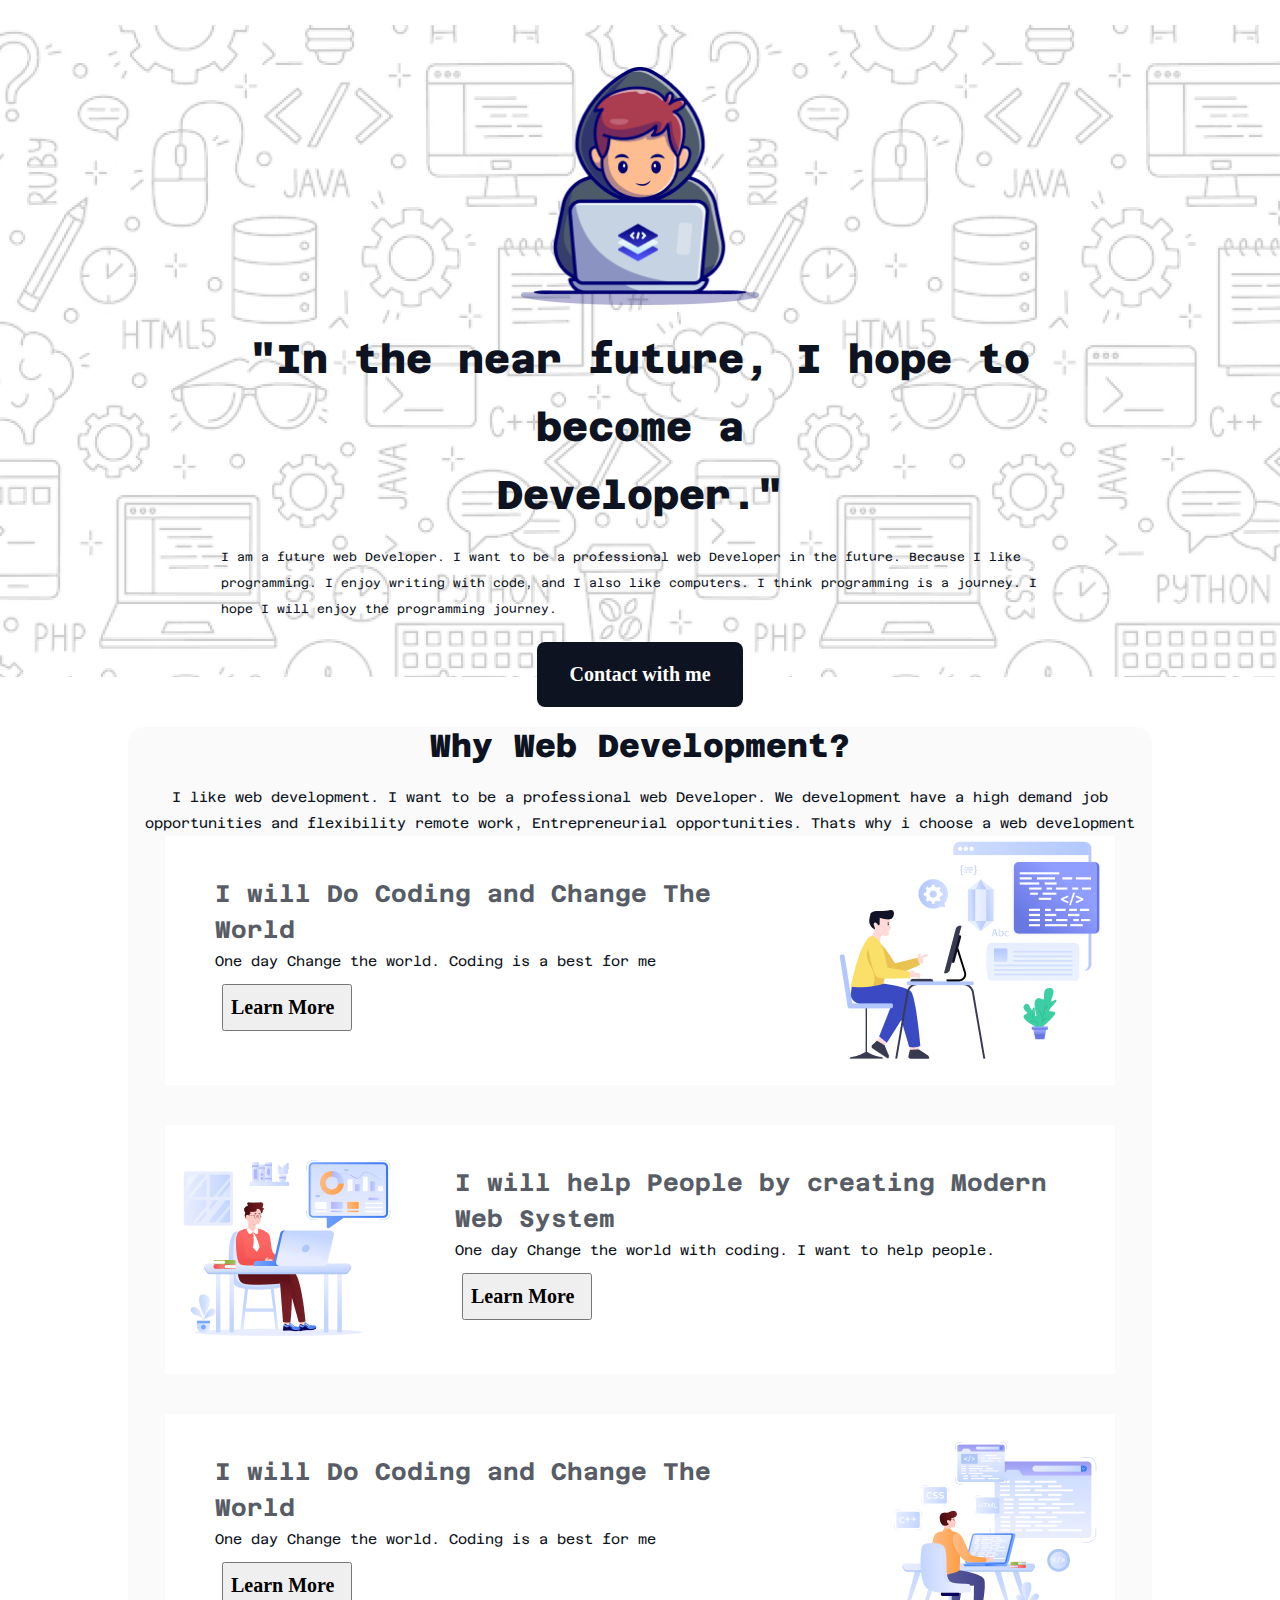
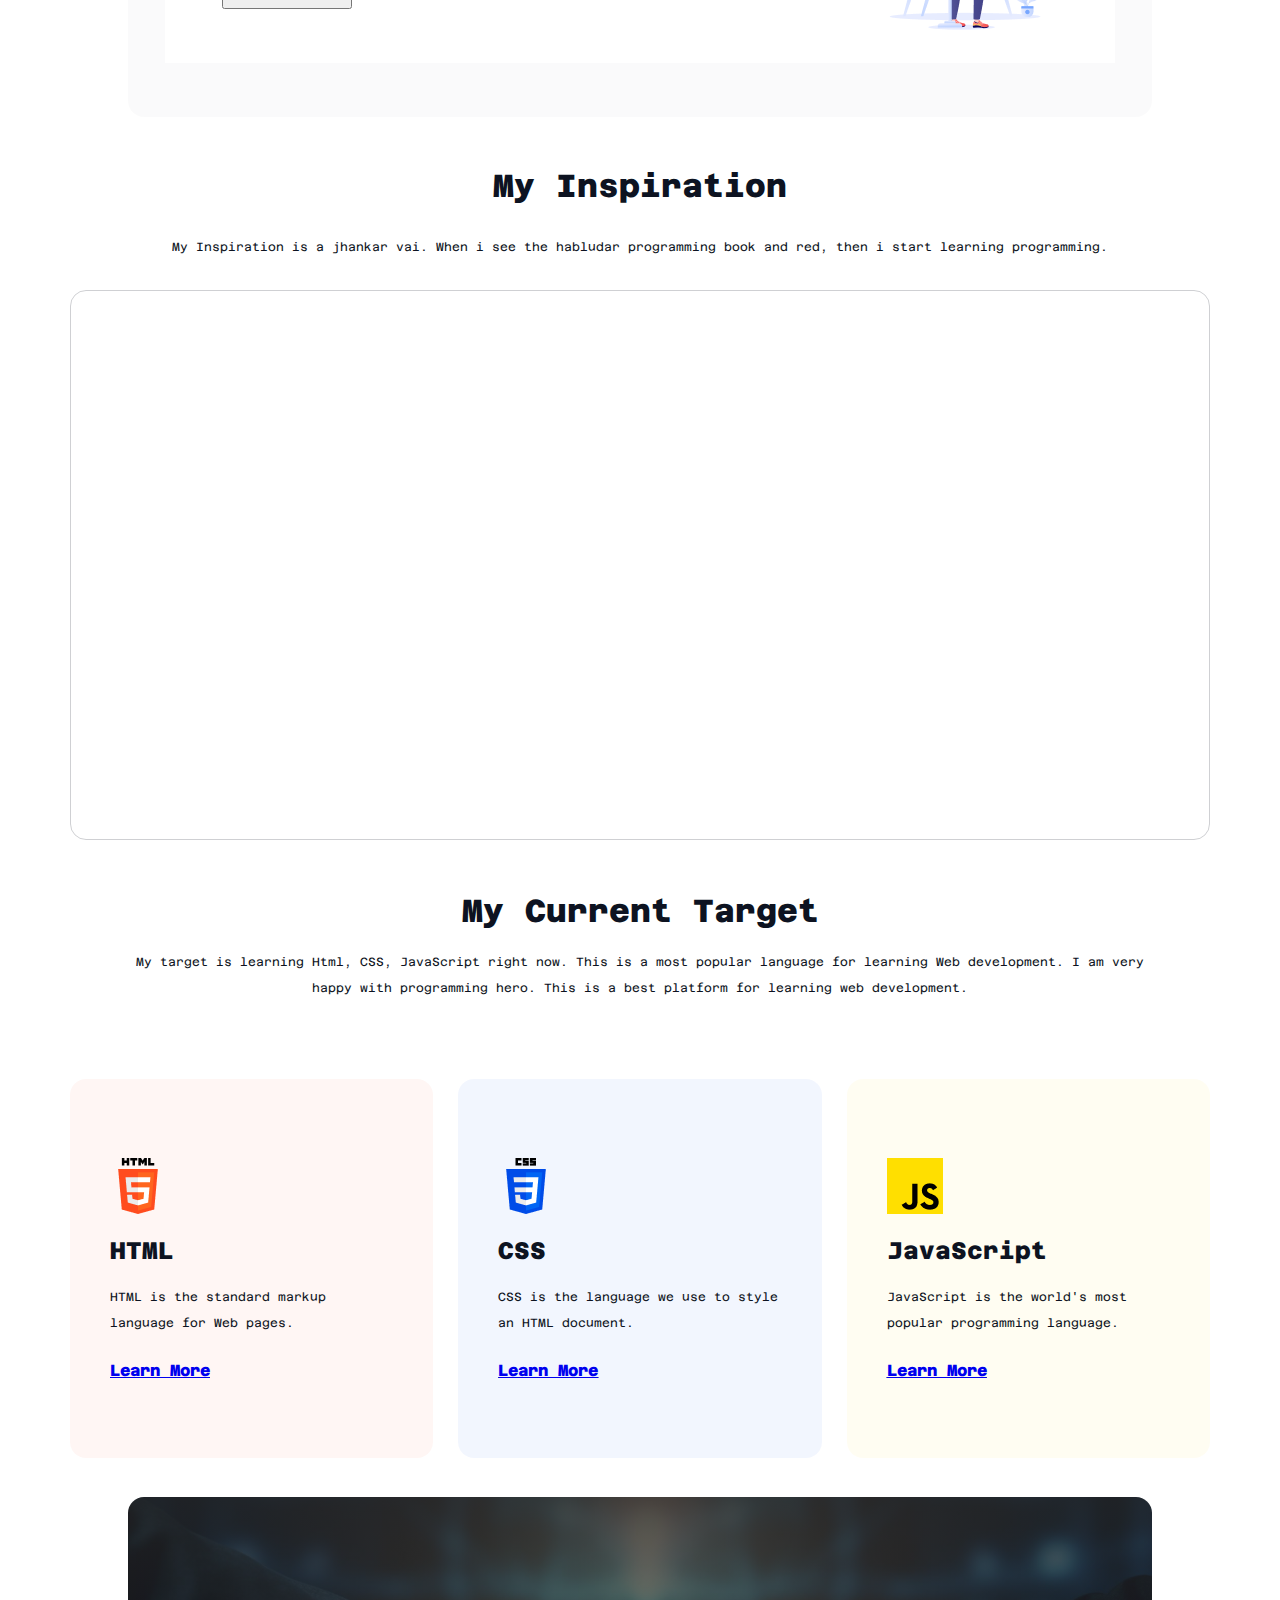
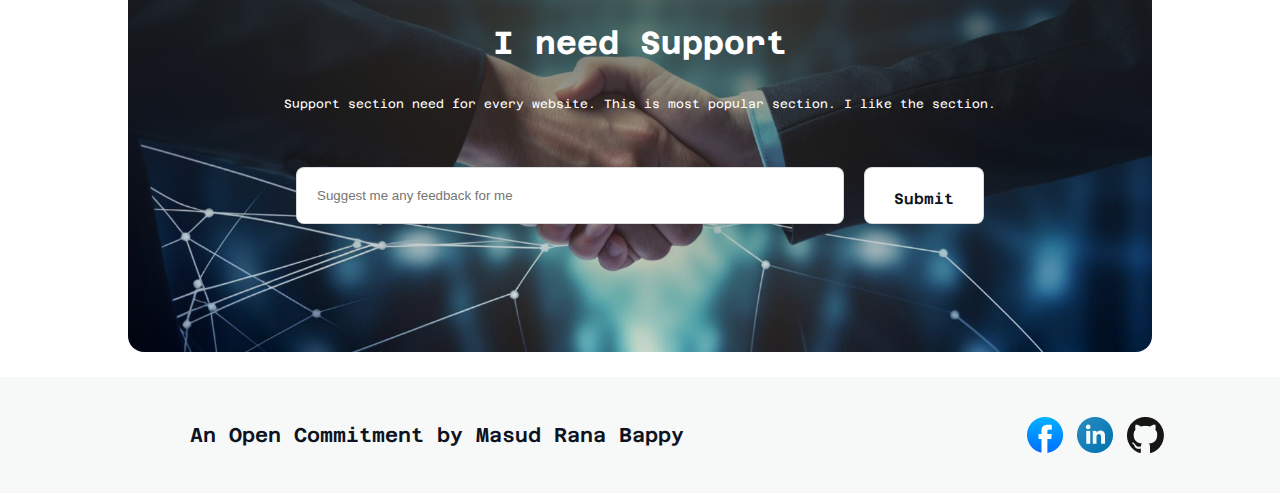
==== index.html @ 3afd4568 "file name edit" ====
<!DOCTYPE html>
<html lang="en">
<head>
    <meta charset="UTF-8">
    <meta name="viewport" content="width=device-width, initial-scale=1.0">
    <title>This is a fast assignment</title>
    <link rel="stylesheet" href="/style/style.css">
</head>
<body>
    <header>
            <!-- banner section start -->
            <section id="banner">
                <div class="banner-content">
                    <img class="banner-group-image" src="assets/group.png" alt="banner-group image">
                    <h1 class="title">"In the near future, I hope to become a <br>Developer."</h1>
                    <p class="description">I am a future web Developer. I want to be a professional web Developer in the future. Because I like programming. I enjoy writing with code, and I also like computers. I think programming is a journey. I hope I will enjoy the programming journey.</p>
                    <div class="btn-contener">
                        <button class="btn">Contact with me</button>
                    </div>
                </div>
            </section>
            <!-- banner section end -->
    </header>
    <main>
        <!-- development section start -->
        <section id="development">
            <div class="development-content">
                <h1 class="title">Why Web Development?</h1>
                <p class="description">I like web development. I want to be a professional web Developer.  We development have a high demand job opportunities and flexibility remote work, Entrepreneurial opportunities. Thats why i choose a web development</p>
                </div> 
                <section id="fream8">
                    <div class="fream8-content">
                        <h1 class="fream8-title">I will Do Coding and Change The <br> World</h1>
                        <p class="fream8-description">One day Change the world. Coding is a best for me</p>
                            <div class="fream8-btn">
                                <button class="fream8-btn">Learn More</button>
                            </div>
                    </div>
                        <div class="fream8-img">
                            <img src="assets/layer_1.png" alt="">
                        </div>
                </section>

                <section id="fream8">
                        <div class="fream8-img">
                            <img class="group3" src="assets/group 3.png" alt="">
                        </div>
                    <div class="fream8-content">
                        <h1 class="fream8-title">I will help People by creating Modern <br> Web System</h1>
                        <p class="fream8-description">One day Change the world with coding. I want to help  people. </p>
                            <div class="fream8-btn">
                                <button class="fream8-btn">Learn More</button>
                            </div>
                    </div>
                </section>
     
                <section id="fream8">
                    <div class="fream8-content">
                        <h1 class="fream8-title">I will Do Coding and Change The <br> World</h1>
                        <p class="fream8-description">One day Change the world. Coding is a best for me</p>
                            <div class="fream8-btn">
                                <button class="fream8-btn">Learn More</button>
                            </div>
                    </div>
                        <div class="fream8-img">
                            <img class="group4" src="assets/group 4.png" alt="">
                        </div>
                </section>
            </div>
        </section>
        <!-- development section end -->
        <!-- Inspiration section start -->
        <section id="inspiration">
            <div class="inspiration-content">
                <h1 class="title">My Inspiration</h1>
                <p class="description">My Inspiration is a jhankar vai. When i see the habludar programming book and red, then i start learning programming.</p>
                </div> 
                <iframe class="youtube-video" width="560" height="315" src="https://www.youtube.com/embed/QRIn4vA1zaw?si=LmFw3tHriS9Phy9K" title="YouTube video player" frameborder="0" allow="accelerometer; autoplay; clipboard-write; encrypted-media; gyroscope; picture-in-picture; web-share" referrerpolicy="strict-origin-when-cross-origin" allowfullscreen></iframe>
        </section>
        <!-- Inspiration section end -->

        <!-- Target section start -->
            <section id="target">
                <div class="target-content">
                    <h1 class="title">My Current Target</h1>
                    <p class="description">My target is learning Html, CSS, JavaScript right now. This is a most popular language for learning Web development. I am very happy with programming hero. This is a best platform for learning web development.</p>
                </div>
                <section id="html">
                    <div class="html-content">
                        <div class="html-img">
                            <img class="group3" src="assets/html.png" alt="">
                        </div>
                        <h1 class="title">HTML</h1>
                        <p class="description">HTML is the standard markup language for Web pages.</p>
                        <h4 class="html-title4"><a href="#">Learn More</a></h4>
                    </div>
                    <div class="css-content">
                            <div class="html-img">
                            <img class="group3" src="assets/css.png" alt="">
                        </div>
                        <h1 class="title">CSS</h1>
                        <p class="description">CSS is the language we use to style an HTML document.</p>
                        <h4 class="html-title4"><a href="#">Learn More</a></h4>
                    </div>
                    <div class="js-content">
                            <div class="html-img">
                            <img class="group3" src="assets/js.png" alt="">
                        </div>
                        <h1 class="title">JavaScript</h1>
                        <p class="description">JavaScript is the world's most popular programming language.</p>
                        <h4 class="html-title4"><a href="#">Learn More</a></h4>
                    </div>
                </section>
            </section>
        <!-- Target section end -->
         <!-- support section start -->
          <section id="support">
            <div class="support-content">
                <h1 class="title"> I need Support</h1>
                <p class="description">Support section need for every website. This is most popular section. I like the section.</p>
            </div>
            <div class="form-container">
                <input class="input-form" type="text" placeholder="Suggest me any feedback for me" name="feedback" id="">
                <div class="form-btn">
                    <input class="input-submit-button" type="submit" value="Submit">
                </div>
            </div>
          </section>
         <!-- support section end -->
    </main>
<!-- footer section start -->
    <footer id="website-footer">
        <div class="footer-container">
            <h2 class="footer-title">An Open Commitment by Masud Rana Bappy </h2>   
            <div class="footer-img">
            <a href="https://www.facebook.com/wpbappy/" class="img"><img src="/assets/facebook.png" alt="facebook"></a>
            <a href="https://www.linkedin.com/in/wpbappy/" class="img"><img src="/assets/linkedin-icon 1.png" alt="linkedin"></a>
            <a href="https://github.com/Masudrana95/" class="img"><img src="/assets/github.png" alt="facebook"></a>
            </div> 
        </div>
    </footer>
<!-- footer section end -->
</body>
</html>
---- style/style.css ----
@import url('https://fonts.googleapis.com/css2?family=Azeret+Mono:ital,wght@0,100..900;1,100..900&display=swap');

* {
    margin: 0;
    padding: 0; 
}
/* banner style */
#banner{
    background-image:url('../assets/hero-bg.png');
    background-size: cover;
    background-position: center;
    width: 100%;
    height: 652px;
    margin: 25px auto; 
    position: relative;
    margin-bottom: 50px;
}
.banner-content{
    position: absolute;
    left: 221px;
    right: 221px;
    top: 157px;
    bottom: 4507px;
    display: flex;
    flex-direction: column;
    justify-content: flex-start;
    align-items: center;
    padding: 0 auto;

}
.banner-content .banner-group-image{
    width: 240.28px;
    height: 240px;
    margin-top: -115px;
    padding-bottom: 20px;
}
.banner-content .title{
    color: rgb(13, 19, 33);
    font-family: Azeret Mono;
    font-size: 40px;
    font-weight: 800;
    line-height: 68px;
    text-align: center;
    padding-bottom: 15px;
}
.banner-content .description{
    color: rgb(13, 19, 33);
    font-family: Azeret Mono;
    font-size: 12px;
    font-weight: 400;
    line-height: 26px;
    letter-spacing: 0%;
    text-align: left; 
    padding-bottom: 20px;
}
.btn{
    padding: 21px 32px 21px 32px;
    border-radius: 8px;
    background: rgb(13, 19, 33);
    color: rgb(255, 255, 255);
    font-family: Inter;
    font-size: 20px;
    font-weight: 600;
    line-height: 23px;
    text-align: center;
    border: none;
}
/* development style  */
#development{
    background: rgba(13, 19, 33, 0.02);
    display: flex;
    flex-direction: column;
    justify-content: flex-start;
    align-items: center;
    width: 80%;
    height: 990px;
    margin: 25px auto; 
    border-radius: 16px;
    margin-bottom:50px;
}
.development-content .title{
    color: rgb(13, 19, 33);
    font-family: Azeret Mono;
    font-size: 32px;
    font-weight: 800;
    line-height: 37px;
    letter-spacing: 0%;
    text-align: center;
    margin-bottom: 20px;
}
.development-content .description{
    color: rgb(13, 19, 33);
    font-family: Azeret Mono;
    font-size: 14px;
    font-weight: 400;
    line-height: 26px;
    text-align: center;
}
/* fream8 style */
#fream8{
    background: white;
    width: 946px;
    height: 245px;
    display: flex;
    flex-direction: row;
    justify-content: flex-start;
    align-items: flex-start;
    padding: 2px;
    margin-bottom: 40px;
    
}
.fream8-content{
    position: static;
    width: 850px;
    height: 240px;
    display: flex;
    flex-direction: column;
    justify-content: center;
    align-items: start;
    padding-left: 48px;
}
.fream8-content .fream8-title{
    color: rgba(13, 19, 33, 0.7);
    font-family: Azeret Mono;
    font-size: 24px;
    font-weight: 700;
    line-height: 36px;
    letter-spacing: 0%;
    text-align: left;
}
.fream8-content .fream8-description{
    color: rgb(13, 19, 33);
    font-family: Azeret Mono;
    font-size: 14px;
    font-weight: 400;
    line-height: 26px;
    letter-spacing: 0%;
    text-align: left;
}
.fream8-content .fream8-btn{
    padding: 10px 15px 10px 7px;
    font-family: Inter;
    font-size: 20px;
    font-weight: 600;
    line-height: 23px;
    text-align: center;
}
.fream8-content .group3{
    width: 240px;
    height: 240px;
}
.fream8-content .group4{
    width: 240px;
    height: 240px;
}
/* inspiration style */
#inspiration{
    display: flex;
    flex-direction: column;
    justify-content: flex-start;
    align-items: center;
    width: 80%;
    height: 700px;
    margin: 25px auto; 
    border-radius: 16px;
    margin-bottom: 10px;
}
.inspiration-content .title{
    color: rgb(13, 19, 33);
    font-family: Azeret Mono;
    font-size: 32px;
    font-weight: 800;
    line-height: 37px;
    letter-spacing: 0%;
    text-align: center;
    margin-bottom: 30px;

}
.inspiration-content .description{
    color: rgb(13, 19, 33);
    font-family: Azeret Mono;
    font-size: 12px;
    font-weight: 400;
    line-height: 26px;
    letter-spacing: 0%;
    text-align: center;
    margin-bottom: 30px;
}
.youtube-video{
    box-sizing: border-box;
    border: 1px solid rgba(13, 19, 33, 0.2);
    border-radius: 16px;
    width: 1140px;
    height: 550px;
}
/* target style */
#target{
    display: flex;
    flex-direction: column;
    justify-content: flex-start;
    align-items: center;
    width: 80%;
    height: 580px;
    margin: 25px auto; 
    border-radius: 16px;
    margin-bottom: 10px;  
}
.target-content .title{
    color: rgb(13, 19, 33);
    font-family: Azeret Mono;
    font-size: 32px;
    font-weight: 800;
    line-height: 37px;
    text-align: center;
    margin-bottom: 20px;
}
.target-content .description{
    color: rgb(13, 19, 33);
    font-family: Azeret Mono;
    font-size: 12px;
    font-weight: 400;
    line-height: 26px;
    letter-spacing: 0%;
    text-align: center;
    margin-bottom: 30px;
}
#html{
    width: 1140px;
    height: 299px;
    display: flex;
    flex-direction: row;
    justify-content: center;
    align-items: flex-start;
    margin: 48px 0px;

}
.html-content{
    border-radius: 16px;
    background: rgba(255, 76, 30, 0.05);
    display: flex;
    flex-direction: column;
    justify-content: center;
    align-items: flex-start;
    padding: 40px;
    width: 364px;
    height: 299px;
    margin-right: 25px;
}
.html-img{
    margin-bottom: 15px;
}
.html-content .title{
    color: rgb(13, 19, 33);
    font-family: Azeret Mono;
    font-size: 24px;
    font-weight: 800;
    line-height: 36px;
    letter-spacing: 0%;
    text-align: left;
    margin-bottom: 15px;
}
.html-content .description{
    color: rgb(13, 19, 33);
    font-family: Azeret Mono;
    font-size: 12px;
    font-weight: 400;
    line-height: 26px;
    letter-spacing: 0%;
    text-align: left;
    margin-bottom: 25px;
}
.html-title4{
    color: rgb(13, 19, 33);
    font-family: Azeret Mono;
    font-size: 16px;
    font-weight: 800;
    line-height: 19px;
    letter-spacing: 0%;
    text-align: left;
    text-decoration-line: underline;
}
.css-content{
    border-radius: 16px;
    background: rgba(0, 76, 232, 0.05);
    display: flex;
    justify-content: center;
    flex-direction: column;
    align-items: flex-start;
    padding: 40px;
    width: 364px;
    height: 299px;
    margin-right: 25px;

}
.css-content .title{
    color: rgb(13, 19, 33);
    font-family: Azeret Mono;
    font-size: 24px;
    font-weight: 800;
    line-height: 36px;
    letter-spacing: 0%;
    text-align: left;
    margin-bottom: 15px;
}
.css-content .description{
    color: rgb(13, 19, 33);
    font-family: Azeret Mono;
    font-size: 12px;
    font-weight: 400;
    line-height: 26px;
    letter-spacing: 0%;
    text-align: left;
    margin-bottom: 25px;
}
.js-content{
    border-radius: 16px;
    background: rgba(255, 223, 0, 0.05);
    display: flex;
    justify-content: center;
    flex-direction: column;
    align-items: flex-start;
    padding: 40px;
    width: 364px;
    height: 299px;
    
}
.js-content .title{
    color: rgb(13, 19, 33);
    font-family: Azeret Mono;
    font-size: 24px;
    font-weight: 800;
    line-height: 36px;
    letter-spacing: 0%;
    text-align: left;
    margin-bottom: 15px;
}
.js-content .description{
    color: rgb(13, 19, 33);
    font-family: Azeret Mono;
    font-size: 12px;
    font-weight: 400;
    line-height: 26px;
    letter-spacing: 0%;
    text-align: left;
    margin-bottom: 25px;
}
/* support style */
#support{
    border-radius: 16px;
    background-image:linear-gradient(180.00deg, rgb(37, 37, 37) -19.5%,rgba(16, 16, 16, 0) 100%),url("../assets/handshake.jpg");
    background-size: cover;
    background-position: center;
    width: 80%;
    height: 455px;
    margin: 25px auto; 
    background-repeat: no-repeat;
    display: flex;
    justify-content: center;
    align-items: center;
    flex-direction: column;
}
.support-content .title{
    color: rgb(255, 255, 255);
    font-family: Azeret Mono;
    font-size: 32px;
    font-weight: 700;
    line-height: 36px;
    letter-spacing: 0%;
    text-align: center;  
    margin-bottom: 30px;
}
.support-content .description{
    color: rgb(255, 255, 255);
    font-family: Azeret Mono;
    font-size: 12px;
    font-weight: 400;
    line-height: 26px;
    letter-spacing: 0%;
    text-align: center;
    margin-bottom: 50px;
}
.form-container{
    position: static;
    width: 730px;
    height: 57px;
    display: flex;
    flex-direction: row;
    justify-content: center;
    align-items: center;
}
.form-container .input-form{
    box-sizing: border-box;
    border: 1px solid rgba(13, 19, 33, 0.15);
    border-radius: 8px;
    background: rgb(255, 255, 255);  
    width: 548px;
    height: 57px;
    padding: 19px 20px 19px 20px;
    margin-right: 20px;
}

.input-submit-button{
    box-sizing: border-box;
    border: 1px solid rgba(13, 19, 33, 0.15);
    border-radius: 8px;
    background: rgb(255, 255, 255);  
    align-items: center;
    padding: 19px 20px 19px 20px;
    width: 120px;
    height: 57px;
}
.input-submit-button{
    color: rgb(13, 19, 33);
    font-family: Azeret Mono;
    font-size: 15px;
    font-weight: 600;
    line-height: 23px;
    letter-spacing: 0%;
    text-align: center;
}
/* website-footer style */
#website-footer{
    position: absolute;
    width: 100%;
  
    background: rgba(13, 19, 33, 0.03);

}
.footer-container{
    width: 89%;
    height: 36px;
    display: flex;
    flex-direction: row;
    justify-content: space-between;
    align-items: center;
    padding: 40px;
    text-align: center;
}
.footer-container .footer-title{
    color: rgb(13, 19, 33);
    font-family: Azeret Mono;
    font-size: 20px;
    font-weight: 600;
    line-height: 23px;
    letter-spacing: 0%;
    text-align: center;
    margin-left: 150px;
}
.footer-img{
    width: 157.01px;
    height: 36px;
}
.footer-img .img{
    padding-right: 10px;
}
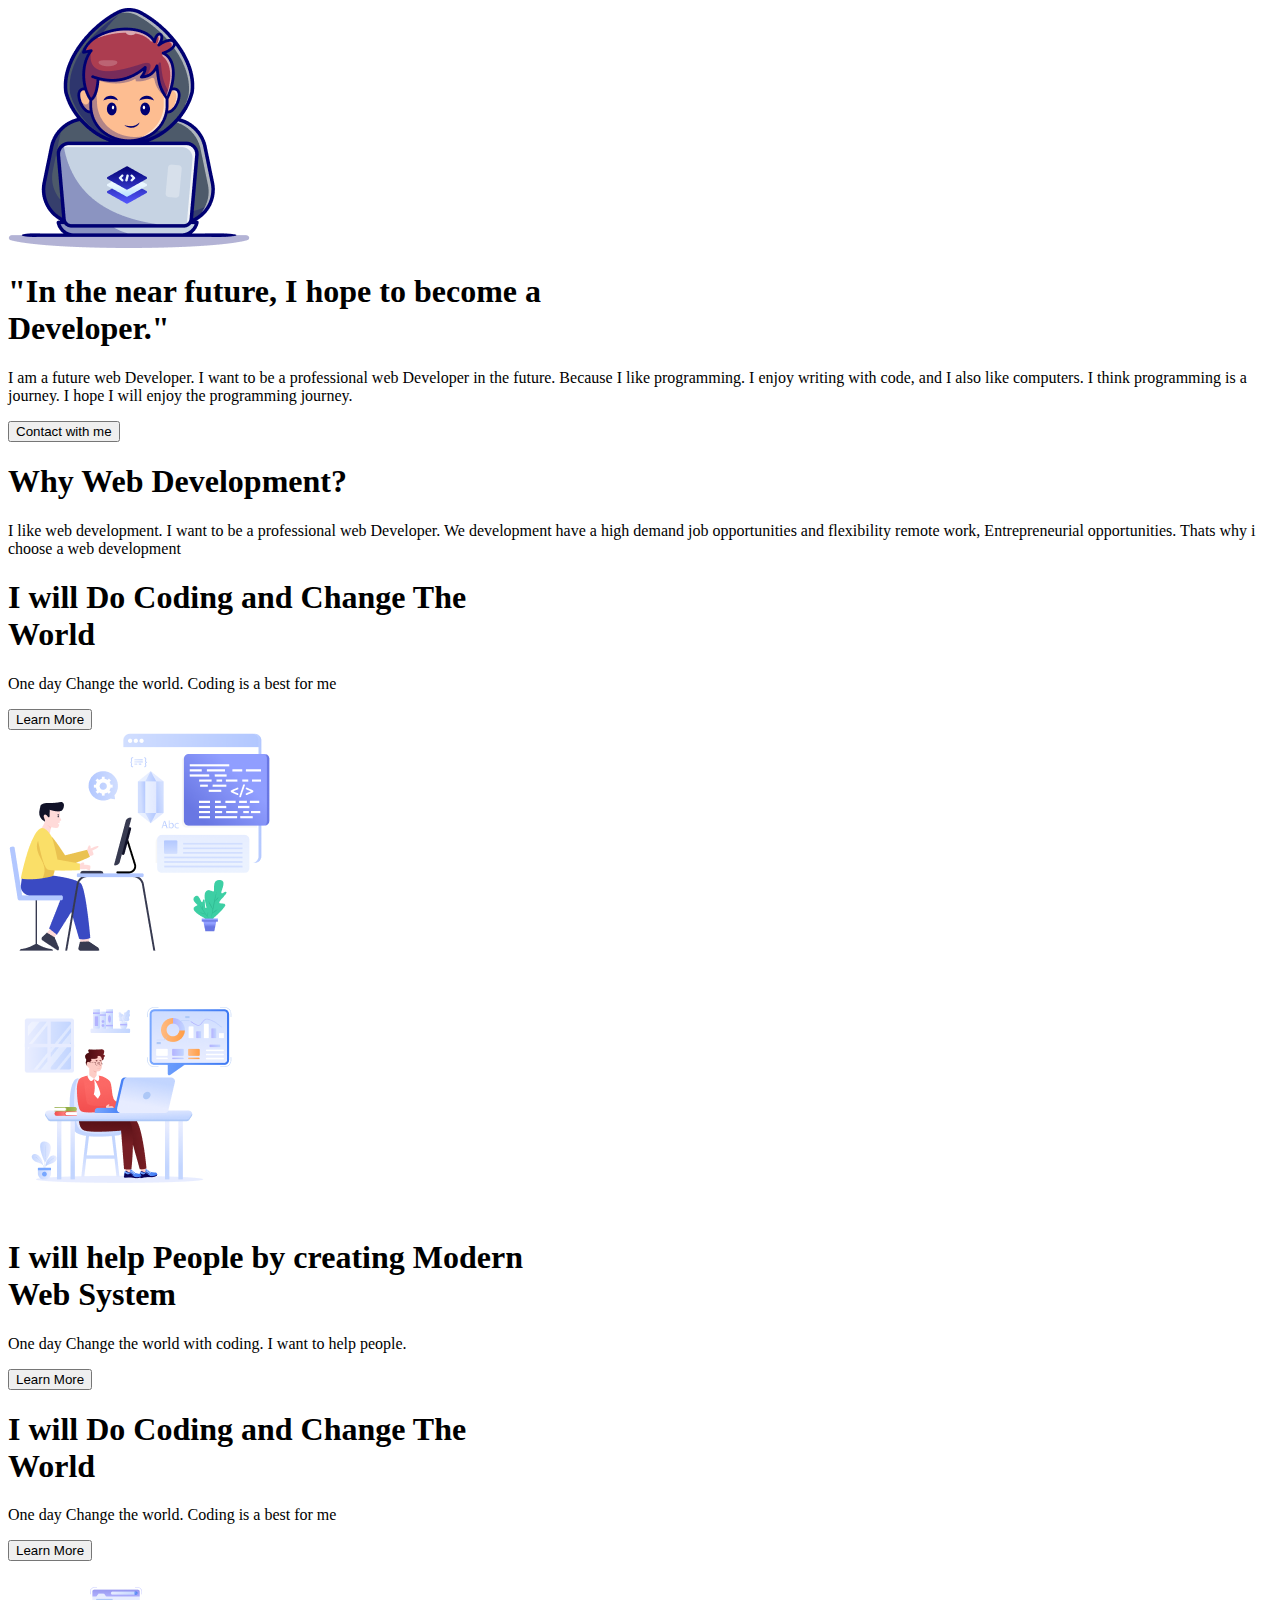
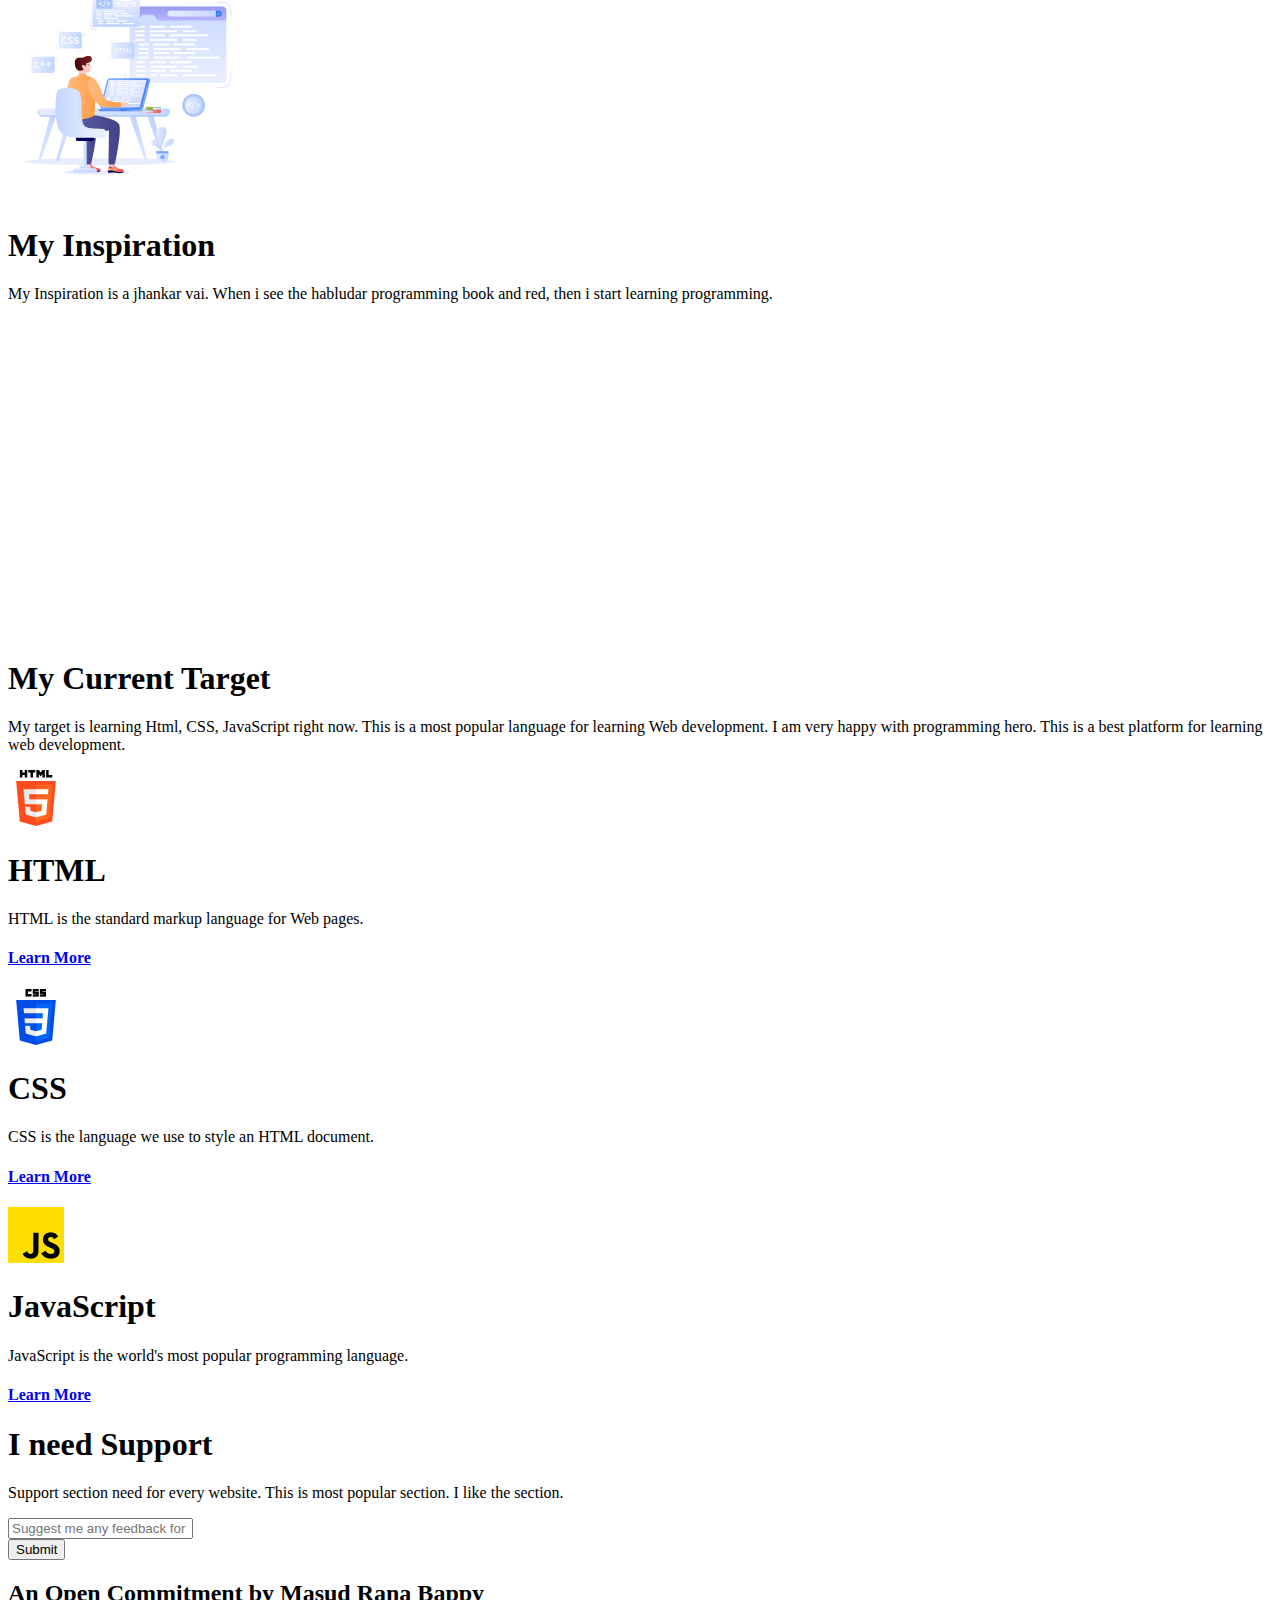
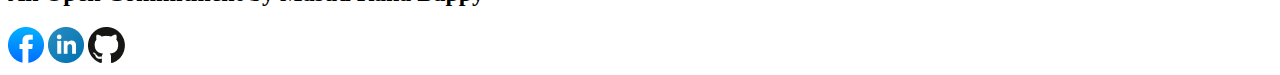
==== commit 3c087f10: "css file name edit" ====
--- a/index.html
+++ b/index.html
@@ -4,7 +4,7 @@
     <meta charset="UTF-8">
     <meta name="viewport" content="width=device-width, initial-scale=1.0">
     <title>This is a fast assignment</title>
-    <link rel="stylesheet" href="/style/style.css">
+    <link rel="stylesheet" href="/css/style.css">
 </head>
 <body>
     <header>
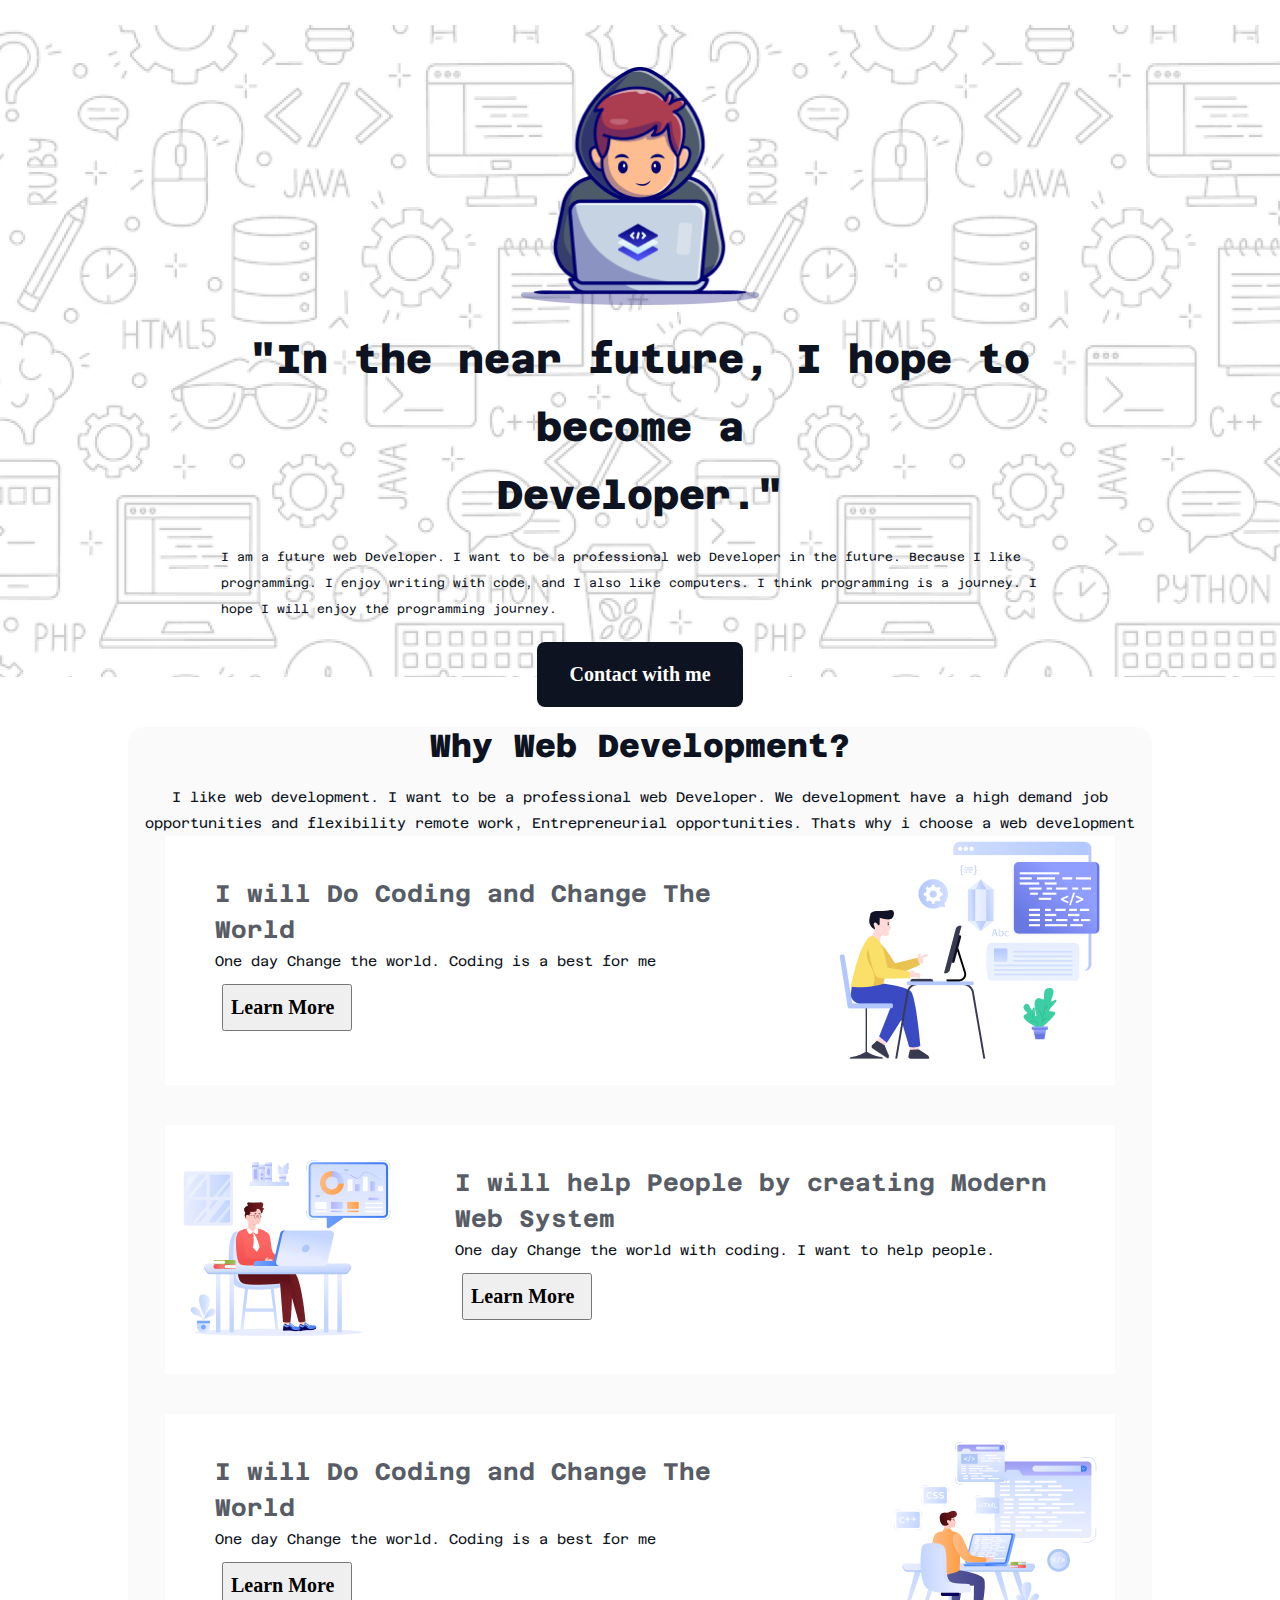
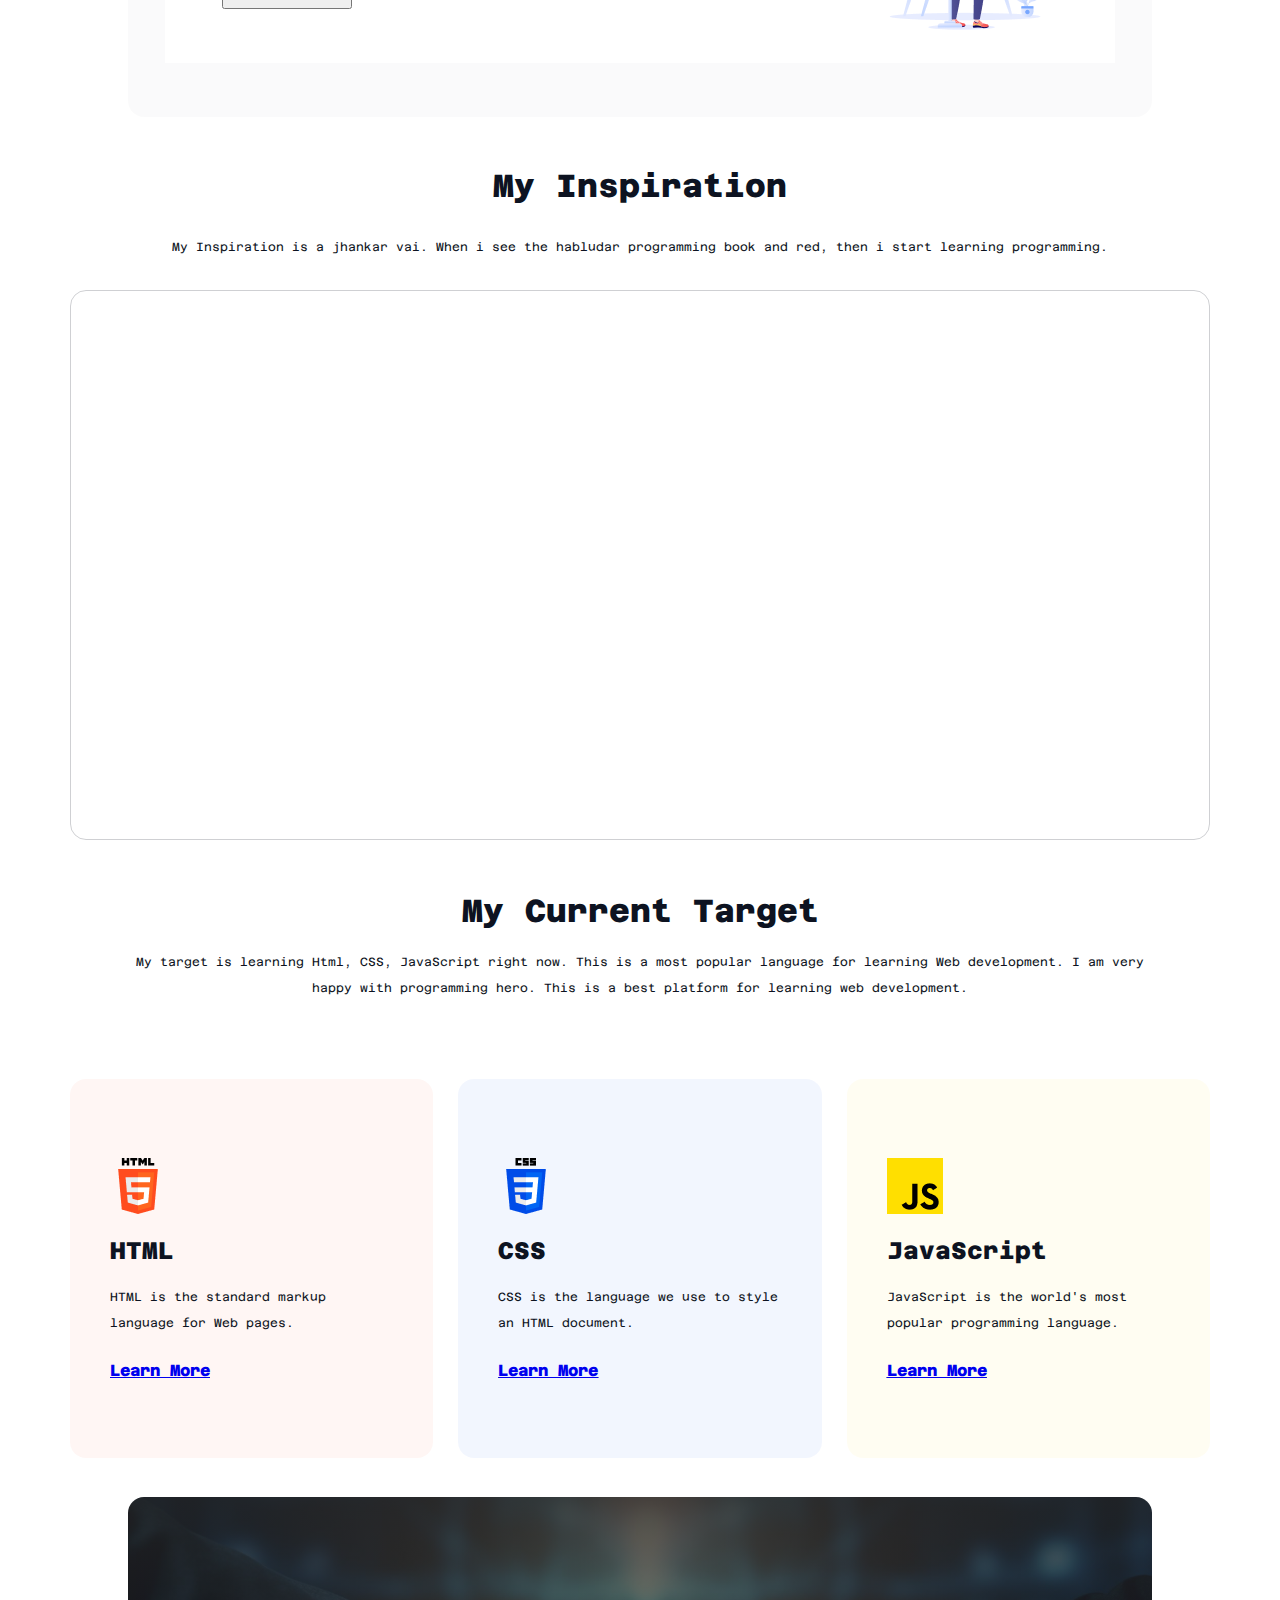
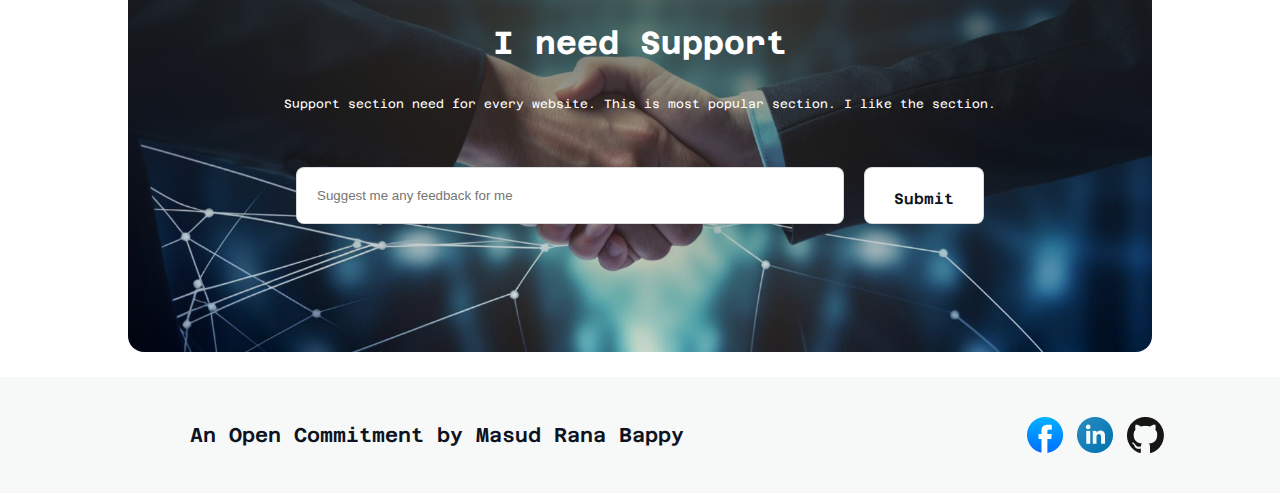
==== commit 98a0562c: "file pathat edit" ====
--- a/index.html
+++ b/index.html
@@ -4,7 +4,7 @@
     <meta charset="UTF-8">
     <meta name="viewport" content="width=device-width, initial-scale=1.0">
     <title>This is a fast assignment</title>
-    <link rel="stylesheet" href="/css/style.css">
+    <link rel="stylesheet" href="styles.css">
 </head>
 <body>
     <header>
--- a/styles.css
+++ b/styles.css
@@ -0,0 +1,459 @@
+@import url('https://fonts.googleapis.com/css2?family=Azeret+Mono:ital,wght@0,100..900;1,100..900&display=swap');
+
+* {
+    margin: 0;
+    padding: 0; 
+}
+/* banner style */
+#banner{
+    background-image:url('../assets/hero-bg.png');
+    background-size: cover;
+    background-position: center;
+    width: 100%;
+    height: 652px;
+    margin: 25px auto; 
+    position: relative;
+    margin-bottom: 50px;
+}
+.banner-content{
+    position: absolute;
+    left: 221px;
+    right: 221px;
+    top: 157px;
+    bottom: 4507px;
+    display: flex;
+    flex-direction: column;
+    justify-content: flex-start;
+    align-items: center;
+    padding: 0 auto;
+
+}
+.banner-content .banner-group-image{
+    width: 240.28px;
+    height: 240px;
+    margin-top: -115px;
+    padding-bottom: 20px;
+}
+.banner-content .title{
+    color: rgb(13, 19, 33);
+    font-family: Azeret Mono;
+    font-size: 40px;
+    font-weight: 800;
+    line-height: 68px;
+    text-align: center;
+    padding-bottom: 15px;
+}
+.banner-content .description{
+    color: rgb(13, 19, 33);
+    font-family: Azeret Mono;
+    font-size: 12px;
+    font-weight: 400;
+    line-height: 26px;
+    letter-spacing: 0%;
+    text-align: left; 
+    padding-bottom: 20px;
+}
+.btn{
+    padding: 21px 32px 21px 32px;
+    border-radius: 8px;
+    background: rgb(13, 19, 33);
+    color: rgb(255, 255, 255);
+    font-family: Inter;
+    font-size: 20px;
+    font-weight: 600;
+    line-height: 23px;
+    text-align: center;
+    border: none;
+}
+/* development style  */
+#development{
+    background: rgba(13, 19, 33, 0.02);
+    display: flex;
+    flex-direction: column;
+    justify-content: flex-start;
+    align-items: center;
+    width: 80%;
+    height: 990px;
+    margin: 25px auto; 
+    border-radius: 16px;
+    margin-bottom:50px;
+}
+.development-content .title{
+    color: rgb(13, 19, 33);
+    font-family: Azeret Mono;
+    font-size: 32px;
+    font-weight: 800;
+    line-height: 37px;
+    letter-spacing: 0%;
+    text-align: center;
+    margin-bottom: 20px;
+}
+.development-content .description{
+    color: rgb(13, 19, 33);
+    font-family: Azeret Mono;
+    font-size: 14px;
+    font-weight: 400;
+    line-height: 26px;
+    text-align: center;
+}
+/* fream8 style */
+#fream8{
+    background: white;
+    width: 946px;
+    height: 245px;
+    display: flex;
+    flex-direction: row;
+    justify-content: flex-start;
+    align-items: flex-start;
+    padding: 2px;
+    margin-bottom: 40px;
+    
+}
+.fream8-content{
+    position: static;
+    width: 850px;
+    height: 240px;
+    display: flex;
+    flex-direction: column;
+    justify-content: center;
+    align-items: start;
+    padding-left: 48px;
+}
+.fream8-content .fream8-title{
+    color: rgba(13, 19, 33, 0.7);
+    font-family: Azeret Mono;
+    font-size: 24px;
+    font-weight: 700;
+    line-height: 36px;
+    letter-spacing: 0%;
+    text-align: left;
+}
+.fream8-content .fream8-description{
+    color: rgb(13, 19, 33);
+    font-family: Azeret Mono;
+    font-size: 14px;
+    font-weight: 400;
+    line-height: 26px;
+    letter-spacing: 0%;
+    text-align: left;
+}
+.fream8-content .fream8-btn{
+    padding: 10px 15px 10px 7px;
+    font-family: Inter;
+    font-size: 20px;
+    font-weight: 600;
+    line-height: 23px;
+    text-align: center;
+}
+.fream8-content .group3{
+    width: 240px;
+    height: 240px;
+}
+.fream8-content .group4{
+    width: 240px;
+    height: 240px;
+}
+/* inspiration style */
+#inspiration{
+    display: flex;
+    flex-direction: column;
+    justify-content: flex-start;
+    align-items: center;
+    width: 80%;
+    height: 700px;
+    margin: 25px auto; 
+    border-radius: 16px;
+    margin-bottom: 10px;
+}
+.inspiration-content .title{
+    color: rgb(13, 19, 33);
+    font-family: Azeret Mono;
+    font-size: 32px;
+    font-weight: 800;
+    line-height: 37px;
+    letter-spacing: 0%;
+    text-align: center;
+    margin-bottom: 30px;
+
+}
+.inspiration-content .description{
+    color: rgb(13, 19, 33);
+    font-family: Azeret Mono;
+    font-size: 12px;
+    font-weight: 400;
+    line-height: 26px;
+    letter-spacing: 0%;
+    text-align: center;
+    margin-bottom: 30px;
+}
+.youtube-video{
+    box-sizing: border-box;
+    border: 1px solid rgba(13, 19, 33, 0.2);
+    border-radius: 16px;
+    width: 1140px;
+    height: 550px;
+}
+/* target style */
+#target{
+    display: flex;
+    flex-direction: column;
+    justify-content: flex-start;
+    align-items: center;
+    width: 80%;
+    height: 580px;
+    margin: 25px auto; 
+    border-radius: 16px;
+    margin-bottom: 10px;  
+}
+.target-content .title{
+    color: rgb(13, 19, 33);
+    font-family: Azeret Mono;
+    font-size: 32px;
+    font-weight: 800;
+    line-height: 37px;
+    text-align: center;
+    margin-bottom: 20px;
+}
+.target-content .description{
+    color: rgb(13, 19, 33);
+    font-family: Azeret Mono;
+    font-size: 12px;
+    font-weight: 400;
+    line-height: 26px;
+    letter-spacing: 0%;
+    text-align: center;
+    margin-bottom: 30px;
+}
+#html{
+    width: 1140px;
+    height: 299px;
+    display: flex;
+    flex-direction: row;
+    justify-content: center;
+    align-items: flex-start;
+    margin: 48px 0px;
+
+}
+.html-content{
+    border-radius: 16px;
+    background: rgba(255, 76, 30, 0.05);
+    display: flex;
+    flex-direction: column;
+    justify-content: center;
+    align-items: flex-start;
+    padding: 40px;
+    width: 364px;
+    height: 299px;
+    margin-right: 25px;
+}
+.html-img{
+    margin-bottom: 15px;
+}
+.html-content .title{
+    color: rgb(13, 19, 33);
+    font-family: Azeret Mono;
+    font-size: 24px;
+    font-weight: 800;
+    line-height: 36px;
+    letter-spacing: 0%;
+    text-align: left;
+    margin-bottom: 15px;
+}
+.html-content .description{
+    color: rgb(13, 19, 33);
+    font-family: Azeret Mono;
+    font-size: 12px;
+    font-weight: 400;
+    line-height: 26px;
+    letter-spacing: 0%;
+    text-align: left;
+    margin-bottom: 25px;
+}
+.html-title4{
+    color: rgb(13, 19, 33);
+    font-family: Azeret Mono;
+    font-size: 16px;
+    font-weight: 800;
+    line-height: 19px;
+    letter-spacing: 0%;
+    text-align: left;
+    text-decoration-line: underline;
+}
+.css-content{
+    border-radius: 16px;
+    background: rgba(0, 76, 232, 0.05);
+    display: flex;
+    justify-content: center;
+    flex-direction: column;
+    align-items: flex-start;
+    padding: 40px;
+    width: 364px;
+    height: 299px;
+    margin-right: 25px;
+
+}
+.css-content .title{
+    color: rgb(13, 19, 33);
+    font-family: Azeret Mono;
+    font-size: 24px;
+    font-weight: 800;
+    line-height: 36px;
+    letter-spacing: 0%;
+    text-align: left;
+    margin-bottom: 15px;
+}
+.css-content .description{
+    color: rgb(13, 19, 33);
+    font-family: Azeret Mono;
+    font-size: 12px;
+    font-weight: 400;
+    line-height: 26px;
+    letter-spacing: 0%;
+    text-align: left;
+    margin-bottom: 25px;
+}
+.js-content{
+    border-radius: 16px;
+    background: rgba(255, 223, 0, 0.05);
+    display: flex;
+    justify-content: center;
+    flex-direction: column;
+    align-items: flex-start;
+    padding: 40px;
+    width: 364px;
+    height: 299px;
+    
+}
+.js-content .title{
+    color: rgb(13, 19, 33);
+    font-family: Azeret Mono;
+    font-size: 24px;
+    font-weight: 800;
+    line-height: 36px;
+    letter-spacing: 0%;
+    text-align: left;
+    margin-bottom: 15px;
+}
+.js-content .description{
+    color: rgb(13, 19, 33);
+    font-family: Azeret Mono;
+    font-size: 12px;
+    font-weight: 400;
+    line-height: 26px;
+    letter-spacing: 0%;
+    text-align: left;
+    margin-bottom: 25px;
+}
+/* support style */
+#support{
+    border-radius: 16px;
+    background-image:linear-gradient(180.00deg, rgb(37, 37, 37) -19.5%,rgba(16, 16, 16, 0) 100%),url("../assets/handshake.jpg");
+    background-size: cover;
+    background-position: center;
+    width: 80%;
+    height: 455px;
+    margin: 25px auto; 
+    background-repeat: no-repeat;
+    display: flex;
+    justify-content: center;
+    align-items: center;
+    flex-direction: column;
+}
+.support-content .title{
+    color: rgb(255, 255, 255);
+    font-family: Azeret Mono;
+    font-size: 32px;
+    font-weight: 700;
+    line-height: 36px;
+    letter-spacing: 0%;
+    text-align: center;  
+    margin-bottom: 30px;
+}
+.support-content .description{
+    color: rgb(255, 255, 255);
+    font-family: Azeret Mono;
+    font-size: 12px;
+    font-weight: 400;
+    line-height: 26px;
+    letter-spacing: 0%;
+    text-align: center;
+    margin-bottom: 50px;
+}
+.form-container{
+    position: static;
+    width: 730px;
+    height: 57px;
+    display: flex;
+    flex-direction: row;
+    justify-content: center;
+    align-items: center;
+}
+.form-container .input-form{
+    box-sizing: border-box;
+    border: 1px solid rgba(13, 19, 33, 0.15);
+    border-radius: 8px;
+    background: rgb(255, 255, 255);  
+    width: 548px;
+    height: 57px;
+    padding: 19px 20px 19px 20px;
+    margin-right: 20px;
+}
+
+.input-submit-button{
+    box-sizing: border-box;
+    border: 1px solid rgba(13, 19, 33, 0.15);
+    border-radius: 8px;
+    background: rgb(255, 255, 255);  
+    align-items: center;
+    padding: 19px 20px 19px 20px;
+    width: 120px;
+    height: 57px;
+}
+.input-submit-button{
+    color: rgb(13, 19, 33);
+    font-family: Azeret Mono;
+    font-size: 15px;
+    font-weight: 600;
+    line-height: 23px;
+    letter-spacing: 0%;
+    text-align: center;
+}
+/* website-footer style */
+#website-footer{
+    position: absolute;
+    width: 100%;
+  
+    background: rgba(13, 19, 33, 0.03);
+
+}
+.footer-container{
+    width: 89%;
+    height: 36px;
+    display: flex;
+    flex-direction: row;
+    justify-content: space-between;
+    align-items: center;
+    padding: 40px;
+    text-align: center;
+}
+.footer-container .footer-title{
+    color: rgb(13, 19, 33);
+    font-family: Azeret Mono;
+    font-size: 20px;
+    font-weight: 600;
+    line-height: 23px;
+    letter-spacing: 0%;
+    text-align: center;
+    margin-left: 150px;
+}
+.footer-img{
+    width: 157.01px;
+    height: 36px;
+}
+.footer-img .img{
+    padding-right: 10px;
+}
+
+
+
+
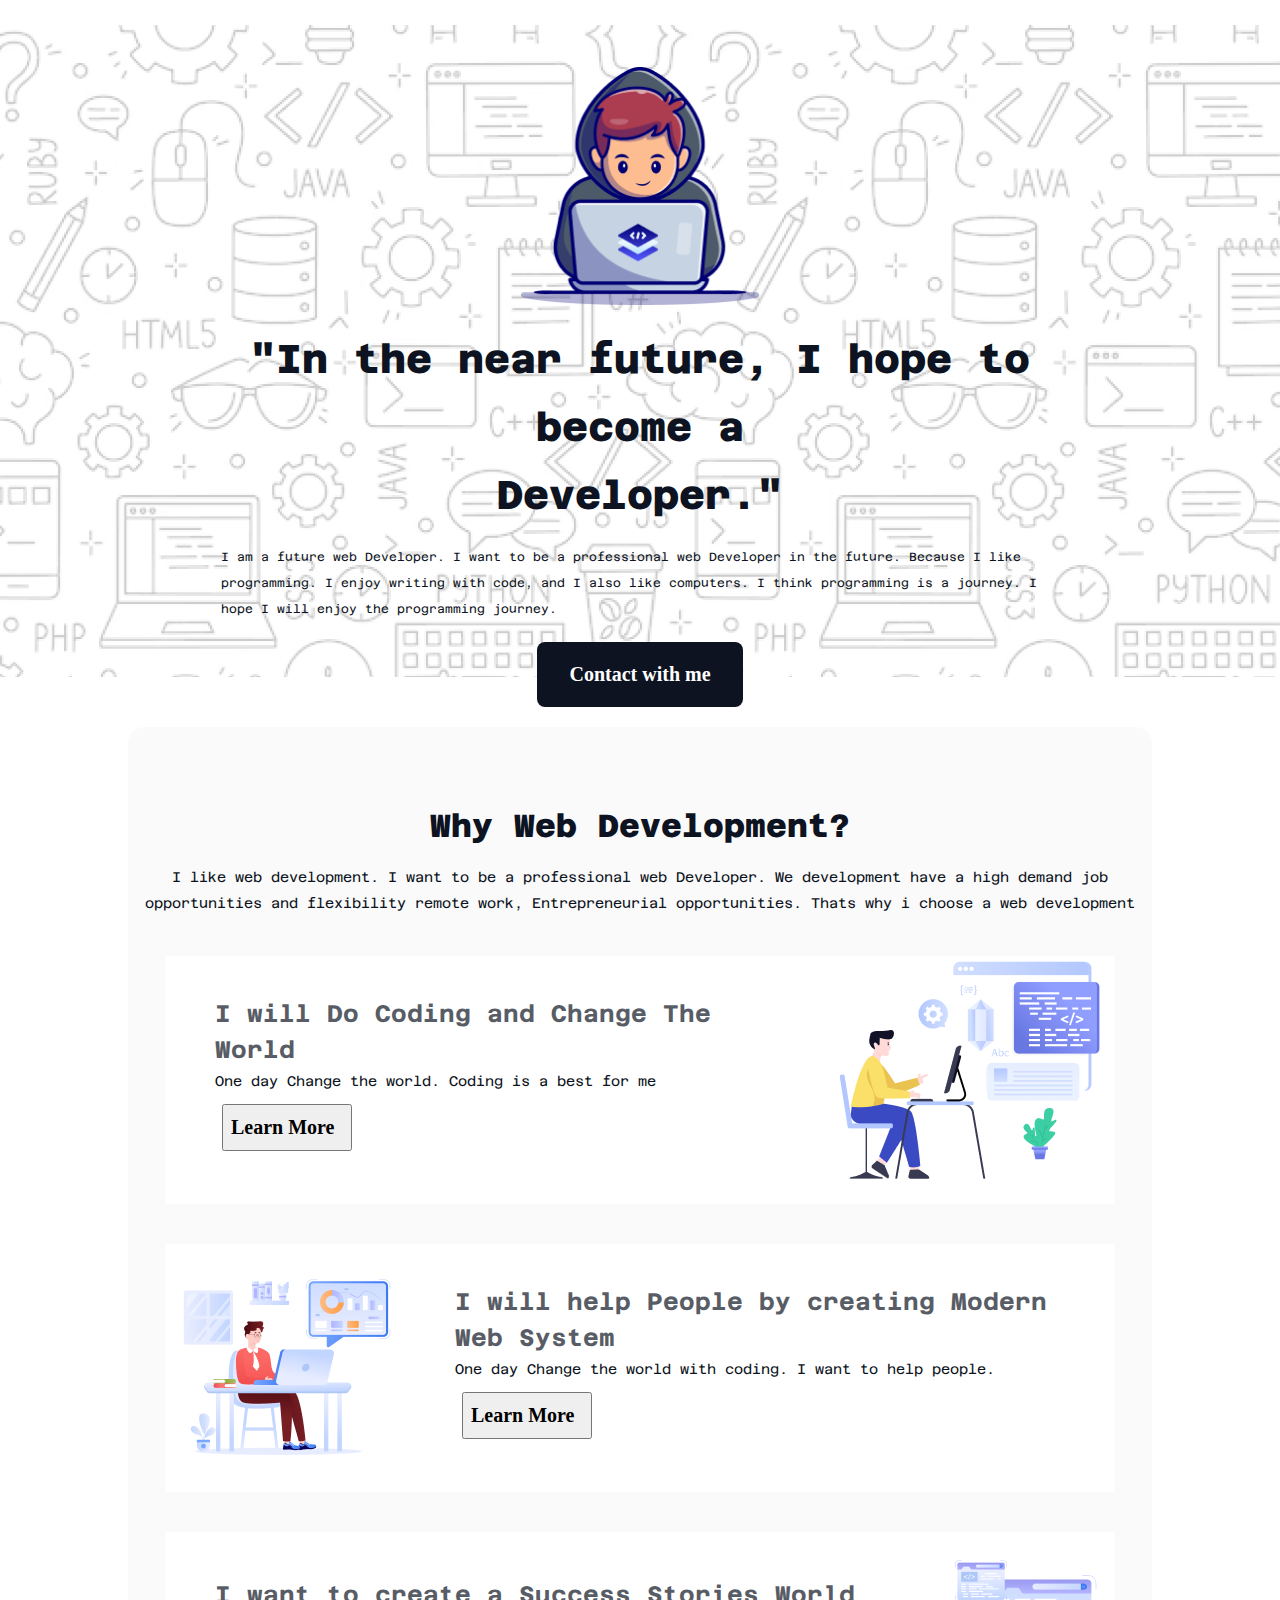
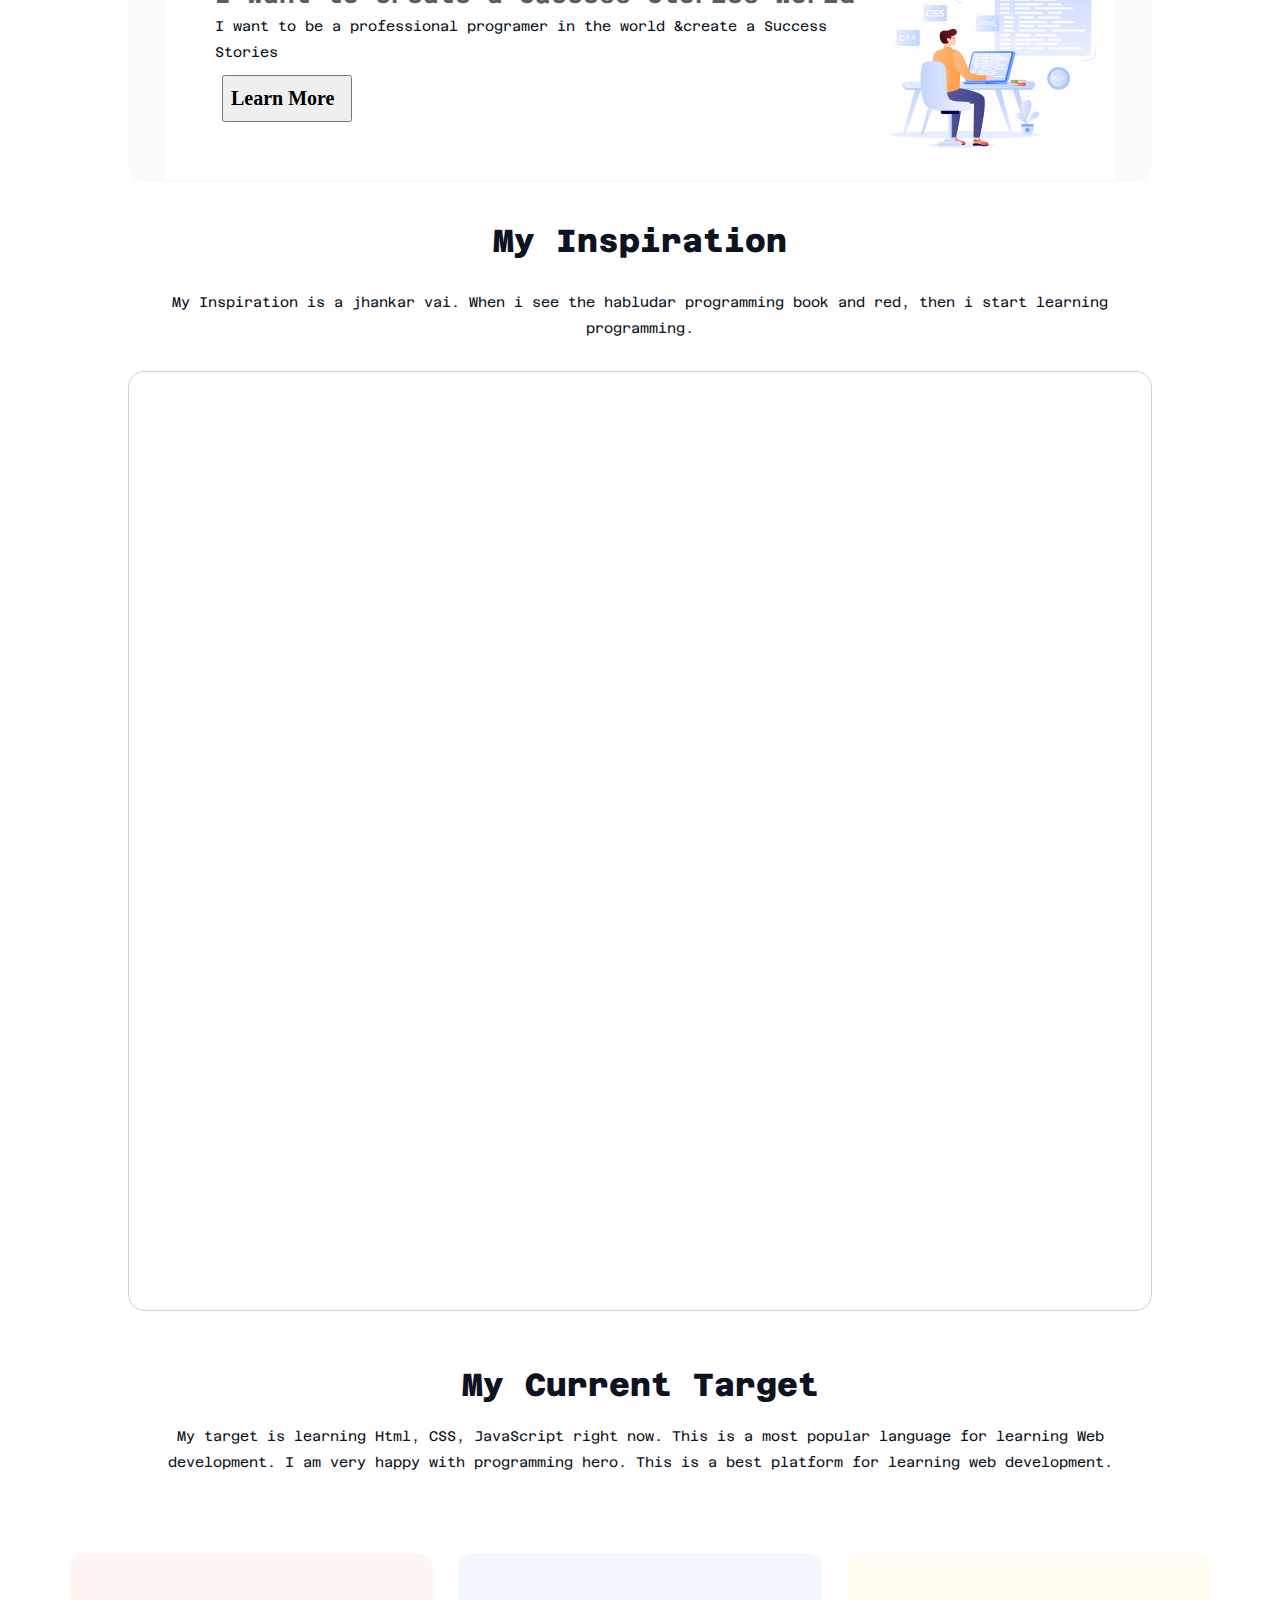
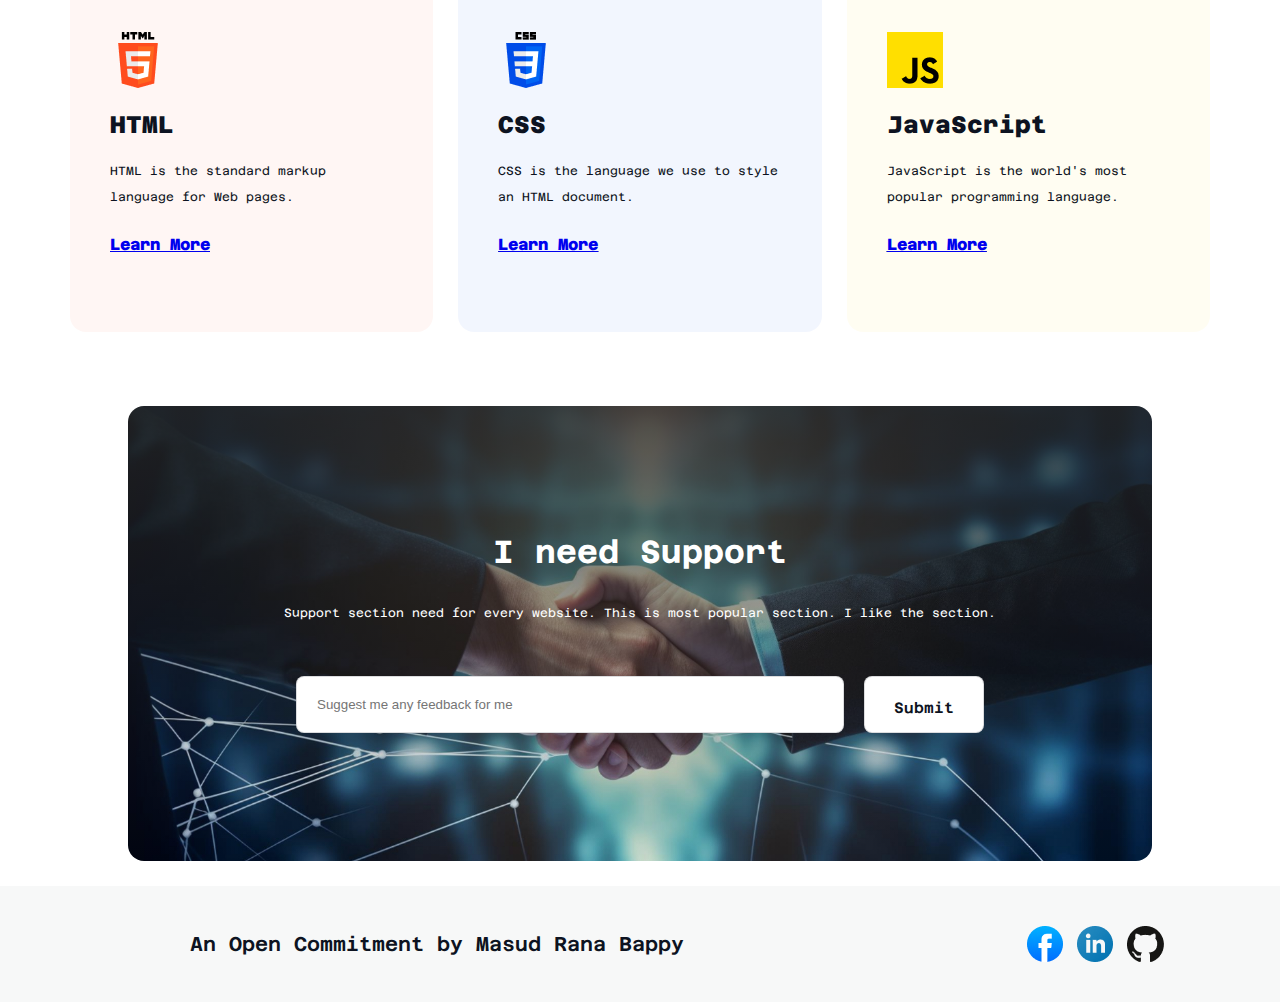
==== commit aef26dfe: "some code edit" ====
--- a/index.html
+++ b/index.html
@@ -56,8 +56,8 @@
      
                 <section id="fream8">
                     <div class="fream8-content">
-                        <h1 class="fream8-title">I will Do Coding and Change The <br> World</h1>
-                        <p class="fream8-description">One day Change the world. Coding is a best for me</p>
+                        <h1 class="fream8-title">I want to create a Success Stories World</h1>
+                        <p class="fream8-description">I want to be a professional programer in the world &create a Success Stories</p>
                             <div class="fream8-btn">
                                 <button class="fream8-btn">Learn More</button>
                             </div>
@@ -133,9 +133,9 @@
         <div class="footer-container">
             <h2 class="footer-title">An Open Commitment by Masud Rana Bappy </h2>   
             <div class="footer-img">
-            <a href="https://www.facebook.com/wpbappy/" class="img"><img src="/assets/facebook.png" alt="facebook"></a>
-            <a href="https://www.linkedin.com/in/wpbappy/" class="img"><img src="/assets/linkedin-icon 1.png" alt="linkedin"></a>
-            <a href="https://github.com/Masudrana95/" class="img"><img src="/assets/github.png" alt="facebook"></a>
+            <a href="https://www.facebook.com/wpbappy/" class="img"><img src="assets/facebook.png" alt="facebook"></a>
+            <a href="https://www.linkedin.com/in/wpbappy/" class="img"><img src="assets/linkedin-icon 1.png" alt="linkedin"></a>
+            <a href="https://github.com/Masudrana95/" class="img"><img src="assets/github.png" alt="facebook"></a>
             </div> 
         </div>
     </footer>
--- a/styles.css
+++ b/styles.css
@@ -6,7 +6,7 @@
 }
 /* banner style */
 #banner{
-    background-image:url('../assets/hero-bg.png');
+    background-image:url('assets/hero-bg.png');
     background-size: cover;
     background-position: center;
     width: 100%;
@@ -73,10 +73,10 @@
     justify-content: flex-start;
     align-items: center;
     width: 80%;
-    height: 990px;
+    height: 1055px;
     margin: 25px auto; 
     border-radius: 16px;
-    margin-bottom:50px;
+    margin-bottom:40px;
 }
 .development-content .title{
     color: rgb(13, 19, 33);
@@ -87,6 +87,7 @@
     letter-spacing: 0%;
     text-align: center;
     margin-bottom: 20px;
+    padding-top:  80px;
 }
 .development-content .description{
     color: rgb(13, 19, 33);
@@ -95,6 +96,7 @@
     font-weight: 400;
     line-height: 26px;
     text-align: center;
+    margin-bottom: 40px;
 }
 /* fream8 style */
 #fream8{
@@ -160,7 +162,7 @@
     justify-content: flex-start;
     align-items: center;
     width: 80%;
-    height: 700px;
+    height: auto;
     margin: 25px auto; 
     border-radius: 16px;
     margin-bottom: 10px;
@@ -179,7 +181,7 @@
 .inspiration-content .description{
     color: rgb(13, 19, 33);
     font-family: Azeret Mono;
-    font-size: 12px;
+    font-size: 14px;
     font-weight: 400;
     line-height: 26px;
     letter-spacing: 0%;
@@ -190,8 +192,9 @@
     box-sizing: border-box;
     border: 1px solid rgba(13, 19, 33, 0.2);
     border-radius: 16px;
-    width: 1140px;
-    height: 550px;
+    width: 100%;
+    height: 940px;
+    margin-bottom: 30px;
 }
 /* target style */
 #target{
@@ -217,7 +220,7 @@
 .target-content .description{
     color: rgb(13, 19, 33);
     font-family: Azeret Mono;
-    font-size: 12px;
+    font-size: 14px;
     font-weight: 400;
     line-height: 26px;
     letter-spacing: 0%;
@@ -232,7 +235,6 @@
     justify-content: center;
     align-items: flex-start;
     margin: 48px 0px;
-
 }
 .html-content{
     border-radius: 16px;
@@ -347,7 +349,7 @@
 /* support style */
 #support{
     border-radius: 16px;
-    background-image:linear-gradient(180.00deg, rgb(37, 37, 37) -19.5%,rgba(16, 16, 16, 0) 100%),url("../assets/handshake.jpg");
+    background-image:linear-gradient(180.00deg, rgb(37, 37, 37) -19.5%,rgba(16, 16, 16, 0) 100%),url("assets/handshake.jpg");
     background-size: cover;
     background-position: center;
     width: 80%;
@@ -358,6 +360,7 @@
     justify-content: center;
     align-items: center;
     flex-direction: column;
+    margin-top: 60px;
 }
 .support-content .title{
     color: rgb(255, 255, 255);
